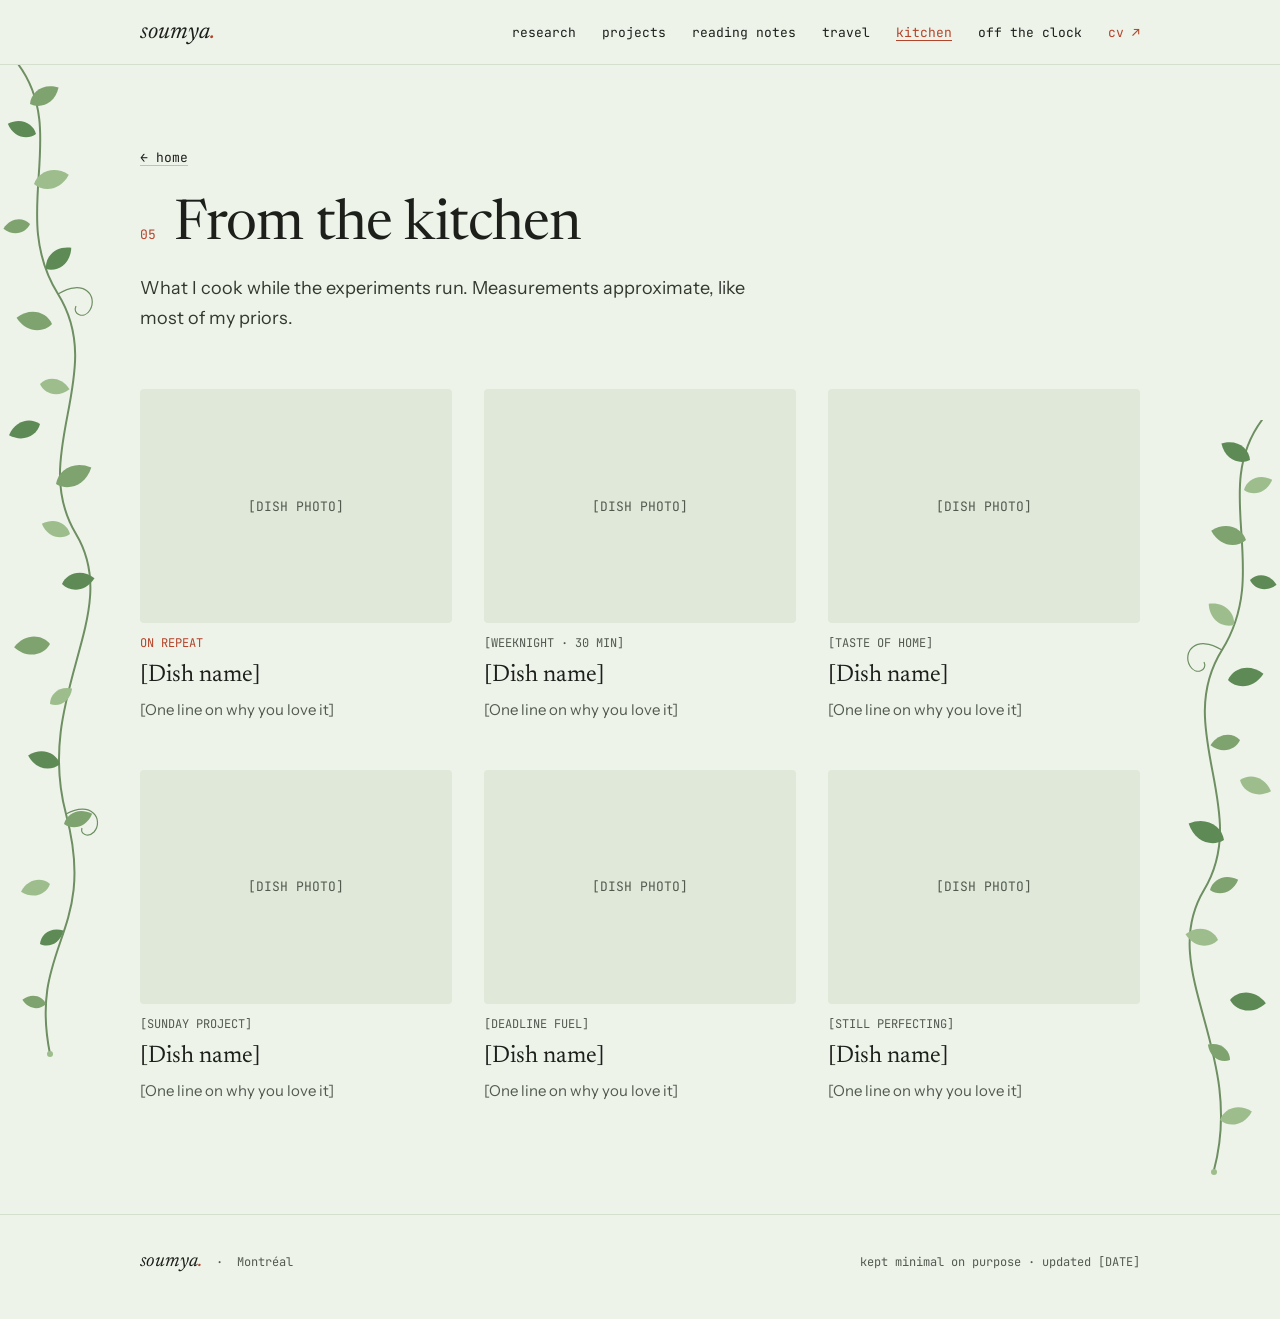
==== kitchen.html @ f7c3ae98 "Replace site with new design" ====
<!doctype html>
<html lang="en">
<head>
<meta charset="utf-8">
<meta name="viewport" content="width=device-width, initial-scale=1">
<title>Kitchen — Soumya</title>
<meta name="description" content="What Soumya cooks.">
<link rel="preconnect" href="https://fonts.googleapis.com">
<link rel="preconnect" href="https://fonts.gstatic.com" crossorigin>
<link rel="stylesheet" href="https://fonts.googleapis.com/css2?family=Newsreader:ital,opsz,wght@0,6..72,400;0,6..72,500;1,6..72,400&amp;family=Instrument+Sans:wght@400;500;600&amp;family=JetBrains+Mono:wght@400;500&amp;display=swap">
<link rel="stylesheet" href="assets/css/style.css">
</head>
<body>
<div class="page">
<!-- Vines: artwork in assets/vines/. Change the file, side (vine--left / vine--right) or --top to move them. -->
<img class="vine vine--left" src="assets/vines/vine-long.svg" alt="" aria-hidden="true" style="--top: 64px;">
<img class="vine vine--right" src="assets/vines/vine-short.svg" alt="" aria-hidden="true" style="--top: 420px;">

<header class="site-header">
  <nav class="nav wrap" aria-label="Main">
    <a class="brand" href="index.html">soumya<span>.</span></a>
    <div class="nav-links">
      <a href="research.html">research</a>
      <a href="projects.html">projects</a>
      <a href="notes.html">reading notes</a>
      <a href="travel.html">travel</a>
      <a href="kitchen.html" aria-current="page">kitchen</a>
      <a href="off.html">off the clock</a>
      <a class="cv" href="#">cv ↗</a>
    </div>
  </nav>
</header>

<main class="wrap">

  <section class="page-intro">
    <a class="back" href="index.html">← home</a>
    <div class="page-title-row">
      <span class="num">05</span>
      <h1 class="page-title">From the kitchen</h1>
    </div>
    <p class="page-lede">What I cook while the experiments run. Measurements approximate, like most of my priors.</p>
  </section>

  <section class="section" aria-label="Recipes">
    <div class="recipes">
      <a class="recipe" href="#">
        <!-- Replace with: <img class="photo ratio-43" src="assets/img/dish.jpg" alt="..."> -->
        <div class="ph ratio-43">[DISH PHOTO]</div>
        <span class="kind fav">ON REPEAT</span>
        <span class="r-title">[Dish name]</span>
        <span class="r-desc">[One line on why you love it]</span>
      </a>
      <a class="recipe" href="#">
        <!-- Replace with: <img class="photo ratio-43" src="assets/img/dish.jpg" alt="..."> -->
        <div class="ph ratio-43">[DISH PHOTO]</div>
        <span class="kind">[WEEKNIGHT · 30 MIN]</span>
        <span class="r-title">[Dish name]</span>
        <span class="r-desc">[One line on why you love it]</span>
      </a>
      <a class="recipe" href="#">
        <!-- Replace with: <img class="photo ratio-43" src="assets/img/dish.jpg" alt="..."> -->
        <div class="ph ratio-43">[DISH PHOTO]</div>
        <span class="kind">[TASTE OF HOME]</span>
        <span class="r-title">[Dish name]</span>
        <span class="r-desc">[One line on why you love it]</span>
      </a>
      <a class="recipe" href="#">
        <!-- Replace with: <img class="photo ratio-43" src="assets/img/dish.jpg" alt="..."> -->
        <div class="ph ratio-43">[DISH PHOTO]</div>
        <span class="kind">[SUNDAY PROJECT]</span>
        <span class="r-title">[Dish name]</span>
        <span class="r-desc">[One line on why you love it]</span>
      </a>
      <a class="recipe" href="#">
        <!-- Replace with: <img class="photo ratio-43" src="assets/img/dish.jpg" alt="..."> -->
        <div class="ph ratio-43">[DISH PHOTO]</div>
        <span class="kind">[DEADLINE FUEL]</span>
        <span class="r-title">[Dish name]</span>
        <span class="r-desc">[One line on why you love it]</span>
      </a>
      <a class="recipe" href="#">
        <!-- Replace with: <img class="photo ratio-43" src="assets/img/dish.jpg" alt="..."> -->
        <div class="ph ratio-43">[DISH PHOTO]</div>
        <span class="kind">[STILL PERFECTING]</span>
        <span class="r-title">[Dish name]</span>
        <span class="r-desc">[One line on why you love it]</span>
      </a>
    </div>
  </section>

</main>

<footer class="site-footer">
  <div class="wrap">
    <span><a class="brand" href="index.html">soumya<span>.</span></a> &nbsp;·&nbsp; Montréal</span>
    <span>kept minimal on purpose · updated [DATE]</span>
  </div>
</footer>
</div>
</body>
</html>
---- assets/css/style.css ----
/* ==========================================================================
   Soumya — site styles
   Colours, fonts and vine settings live in :root. Change them here once and
   every page updates.
   ========================================================================== */

:root {
  /* Palette */
  --bg: #EEF3EA;            /* page background (soft sage) */
  --ink: #1C1F1A;           /* headings, strong text */
  --body: #33382F;          /* paragraph text */
  --muted: #525A50;         /* dates, captions, labels */
  --rule: #D5DFCE;          /* light dividers */
  --rule-strong: #C9D5C1;   /* section-heading rules */
  --line: #B9C6B1;          /* link underlines, pill borders */
  --panel: #E4ECDF;         /* research theme cards */
  --placeholder: #DFE8D9;   /* photo placeholders */
  --stamp: #A9B8A0;         /* dashed travel stamps */
  --accent: #B4432A;        /* brick red. Try #2F5D50 (forest) or #3B4A8C (indigo) */

  /* Type */
  --serif: 'Newsreader', Georgia, serif;
  --sans: 'Instrument Sans', 'Helvetica Neue', Helvetica, sans-serif;
  --mono: 'JetBrains Mono', ui-monospace, monospace;

  /* Vines (the artwork itself lives in assets/vines/*.svg) */
  --vine-width: 140px;
  --vine-opacity: 1;
}

*, *::before, *::after { box-sizing: border-box; }

html { scroll-behavior: smooth; }
@media (prefers-reduced-motion: reduce) { html { scroll-behavior: auto; } }

body {
  margin: 0;
  background: var(--bg);
  color: var(--ink);
  font-family: var(--sans);
  -webkit-font-smoothing: antialiased;
}

a {
  color: var(--ink);
  text-decoration: underline;
  text-decoration-color: var(--line);
  text-underline-offset: 3px;
}
a:hover { color: var(--accent); text-decoration-color: var(--accent); }
a:focus-visible, button:focus-visible, summary:focus-visible {
  outline: 2px solid var(--accent);
  outline-offset: 3px;
  border-radius: 2px;
}

img { max-width: 100%; }

.mono { font-family: var(--mono); font-size: 13px; }
.accent { color: var(--accent); }
.muted { color: var(--muted); }
.plain { text-decoration: none; }

/* --------------------------------------------------------------------------
   Page shell + vines
   -------------------------------------------------------------------------- */
.page {
  position: relative;
  z-index: 0;            /* lets vines sit behind content but above the background */
  overflow-x: hidden;
  min-height: 100vh;
}

.vine {
  position: absolute;
  top: var(--top, 64px);
  width: var(--vine-width);
  height: auto;
  z-index: -1;
  pointer-events: none;
  opacity: var(--vine-opacity);
}
.vine--left { left: 0; }
.vine--right { right: 0; transform: scaleX(-1); }

@media (max-width: 1180px) { :root { --vine-opacity: 0.55; } }
@media (max-width: 760px)  { :root { --vine-width: 80px; --vine-opacity: 0.35; } }

/* Add class="no-vines" to <body> to switch vines off on a page */
.no-vines .vine { display: none; }

.wrap {
  max-width: 1080px;
  margin: 0 auto;
  padding: 0 40px;
}

/* --------------------------------------------------------------------------
   Header / nav
   -------------------------------------------------------------------------- */
.site-header {
  position: sticky;
  top: 0;
  z-index: 5;
  background: var(--bg);
  border-bottom: 1px solid var(--rule);
}
.nav {
  min-height: 64px;
  display: flex;
  align-items: center;
  justify-content: space-between;
  gap: 24px;
}
.brand {
  font-family: var(--serif);
  font-size: 24px;
  font-style: italic;
  text-decoration: none;
  color: var(--ink);
}
.brand span { color: var(--accent); }
.nav-links {
  display: flex;
  gap: 26px;
  font-family: var(--mono);
  font-size: 13px;
  overflow-x: auto;
  scrollbar-width: none;
}
.nav-links a { text-decoration: none; padding: 12px 0; white-space: nowrap; }
.nav-links a[aria-current="page"] { color: var(--accent); text-decoration: underline; text-decoration-color: var(--accent); }
.nav-links .cv { color: var(--accent); }

/* --------------------------------------------------------------------------
   Home: name + intro
   -------------------------------------------------------------------------- */
.name-hero {
  padding: 72px 0 56px;
  display: flex;
  align-items: center;
  justify-content: center;
  gap: 16px;
}
.name-hero .branch { width: 200px; height: auto; flex-shrink: 0; }
.name-hero .branch--right { transform: scaleX(-1); }
.name-block { display: flex; flex-direction: column; align-items: center; gap: 12px; text-align: center; }
.greeting { font-family: var(--mono); font-size: 13px; color: var(--muted); letter-spacing: 0.04em; }
.name {
  margin: 0;
  font-family: var(--serif);
  font-weight: 400;
  font-style: italic;
  font-size: 76px;
  line-height: 1;
  letter-spacing: -0.02em;
  white-space: nowrap;
}
.role { font-family: var(--mono); font-size: 13px; color: var(--body); letter-spacing: 0.04em; }

.intro {
  padding: 24px 0 88px;
  display: grid;
  grid-template-columns: minmax(0, 1.55fr) minmax(0, 1fr);
  gap: 72px;
  align-items: start;
  border-top: 1px solid var(--rule);
}
.intro-text { display: flex; flex-direction: column; gap: 24px; padding-top: 40px; }
.tagline {
  margin: 0;
  font-family: var(--serif);
  font-size: 40px;
  line-height: 1.15;
  letter-spacing: -0.01em;
}
.tagline em { color: var(--accent); }
.bio { margin: 0; font-size: 18px; line-height: 1.65; color: var(--body); max-width: 560px; }

.pills { display: flex; flex-wrap: wrap; gap: 10px; font-family: var(--mono); font-size: 13px; }
.pill { text-decoration: none; padding: 12px 16px; border: 1px solid var(--line); border-radius: 999px; }

.portrait { margin: 0; display: flex; flex-direction: column; gap: 12px; padding-top: 40px; }
.caption { font-family: var(--serif); font-style: italic; font-size: 16px; color: var(--muted); }

/* Photo placeholders: replace the <div class="ph"> with an <img> */
.ph {
  background: var(--placeholder);
  border-radius: 4px;
  display: flex;
  align-items: center;
  justify-content: center;
  font-family: var(--mono);
  font-size: 13px;
  color: var(--muted);
}
.ph, .photo { width: 100%; border-radius: 4px; }
.photo { object-fit: cover; display: block; }
.ratio-45 { aspect-ratio: 4 / 5; }
.ratio-43 { aspect-ratio: 4 / 3; }
.ratio-11 { aspect-ratio: 1 / 1; }

/* --------------------------------------------------------------------------
   Sections
   -------------------------------------------------------------------------- */
.section { padding: 0 0 112px; }

.section-head { display: flex; align-items: baseline; gap: 18px; margin-bottom: 20px; }
.section-head .num { font-family: var(--mono); font-size: 13px; color: var(--accent); }
.section-title { margin: 0; font-family: var(--serif); font-weight: 400; font-size: 40px; letter-spacing: -0.01em; }
.section-head .rule { flex-grow: 1; height: 1px; background: var(--rule-strong); }
.section-head .more { font-family: var(--mono); font-size: 13px; padding: 12px 0; white-space: nowrap; }
.section-lede { margin: 0 0 32px; font-size: 16px; color: var(--muted); max-width: 600px; line-height: 1.6; }
.section-lede--lg { font-size: 18px; color: var(--body); max-width: 680px; line-height: 1.65; margin-bottom: 40px; }

.label {
  margin: 0;
  font-family: var(--mono);
  font-size: 13px;
  font-weight: 500;
  letter-spacing: 0.06em;
  text-transform: uppercase;
}

/* Subpage intro */
.page-intro { padding: 72px 0 56px; display: flex; flex-direction: column; gap: 20px; }
.back { align-self: flex-start; font-family: var(--mono); font-size: 13px; padding: 12px 0; }
.page-title-row { display: flex; align-items: baseline; gap: 18px; }
.page-title-row .num { font-family: var(--mono); font-size: 13px; color: var(--accent); }
.page-title { margin: 0; font-family: var(--serif); font-weight: 400; font-size: 56px; letter-spacing: -0.015em; }
.page-lede { margin: 0; font-size: 18px; line-height: 1.65; color: var(--body); max-width: 640px; }

/* News */
.news { display: grid; grid-template-columns: 160px minmax(0, 1fr); border-top: 1px solid var(--ink); }
.news .label { padding: 18px 0; }
.news-item {
  display: grid;
  grid-template-columns: 120px minmax(0, 1fr);
  gap: 24px;
  padding: 18px 0;
  border-bottom: 1px solid var(--rule);
  font-size: 16px;
  line-height: 1.55;
}
.news-item .date { font-family: var(--mono); font-size: 13px; color: var(--muted); padding-top: 2px; }
.news-item em.title { font-family: var(--serif); font-size: 18px; }

/* Research themes */
.themes { display: grid; grid-template-columns: repeat(3, minmax(0, 1fr)); gap: 32px; margin-bottom: 56px; }
.theme { display: flex; flex-direction: column; gap: 10px; padding: 24px; background: var(--panel); border-radius: 6px; }
.theme .when { font-family: var(--mono); font-size: 12px; letter-spacing: 0.04em; color: var(--accent); }
.theme .when.past { color: var(--muted); }
.theme h3 { margin: 0; font-family: var(--serif); font-weight: 500; font-size: 22px; line-height: 1.3; }
.theme p { margin: 0; font-size: 15px; line-height: 1.6; color: var(--body); }

/* Papers */
.papers { display: flex; flex-direction: column; border-top: 1px solid var(--ink); }
.paper {
  display: grid;
  grid-template-columns: 160px minmax(0, 1fr);
  padding: 26px 0;
  border-bottom: 1px solid var(--rule);
}
.paper .venue { font-family: var(--mono); font-size: 13px; line-height: 1.7; color: var(--muted); }
.paper .venue b { color: var(--accent); font-weight: 400; display: block; }
.paper-body { display: flex; flex-direction: column; gap: 8px; }
.paper-title { margin: 0; font-family: var(--serif); font-weight: 500; font-size: 25px; line-height: 1.3; }
.paper-title a { text-decoration: none; }
.authors { margin: 0; font-size: 15px; color: var(--muted); line-height: 1.5; }
.authors strong { color: var(--ink); font-weight: 600; }
.oneliner { margin: 0; max-width: 700px; font-family: var(--serif); font-style: italic; font-size: 17px; line-height: 1.55; color: var(--body); }
.links { display: flex; flex-wrap: wrap; gap: 20px; font-family: var(--mono); font-size: 13px; }
.links a { padding: 8px 0; }

/* tl;dr toggles use <details>, so they work without JavaScript */
.tldr summary {
  display: inline-block;
  cursor: pointer;
  list-style: none;
  font-family: var(--mono);
  font-size: 13px;
  color: var(--accent);
  padding: 10px 0;
}
.tldr summary::-webkit-details-marker { display: none; }
.tldr summary::after { content: ' ↓'; }
.tldr[open] summary::after { content: ' ↑'; }
.tldr p, .tldr ul {
  margin: 4px 0 0;
  max-width: 720px;
  font-family: var(--serif);
  font-size: 18px;
  line-height: 1.6;
  color: var(--body);
}
.tldr ul { font-family: var(--sans); font-size: 16px; line-height: 1.9; padding-left: 18px; }

/* Projects */
.projects { display: grid; grid-template-columns: repeat(2, minmax(0, 1fr)); gap: 40px 56px; }
.project {
  display: flex;
  flex-direction: column;
  gap: 10px;
  padding-top: 18px;
  border-top: 1px solid var(--ink);
  text-decoration: none;
}
.project .kind { font-family: var(--mono); font-size: 12px; color: var(--muted); letter-spacing: 0.04em; }
.project h2, .project h3, .project .p-title { margin: 0; font-family: var(--serif); font-weight: 500; font-size: 27px; }
.project p, .project .p-desc { margin: 0; font-size: 16px; line-height: 1.6; color: var(--body); }
.project .go { align-self: flex-start; font-family: var(--mono); font-size: 13px; padding: 10px 0; }

/* Reading notes */
.chips { display: flex; flex-wrap: wrap; gap: 8px; margin-bottom: 16px; font-family: var(--mono); font-size: 13px; }
.chips[hidden] { display: none; }
.chip {
  font: inherit;
  min-height: 44px;
  padding: 0 16px;
  border-radius: 999px;
  cursor: pointer;
  border: 1px solid var(--line);
  background: transparent;
  color: var(--ink);
}
.chip[aria-pressed="true"] { background: var(--ink); border-color: var(--ink); color: var(--bg); }

.notes { display: flex; flex-direction: column; border-top: 1px solid var(--ink); }
.note {
  display: grid;
  grid-template-columns: 120px minmax(0, 1fr) 140px;
  gap: 24px;
  align-items: baseline;
  padding: 22px 0;
  border-bottom: 1px solid var(--rule);
  text-decoration: none;
}
.note[hidden] { display: none; }
.note .date { font-family: var(--mono); font-size: 13px; color: var(--muted); }
.note .n-body { display: flex; flex-direction: column; gap: 6px; }
.note .n-title { font-family: var(--serif); font-size: 23px; }
.note .n-take { font-size: 15px; color: var(--muted); line-height: 1.5; }
.note .tag { font-family: var(--mono); font-size: 12px; color: var(--accent); text-align: right; }

/* Travel */
.stamps { display: grid; grid-template-columns: repeat(5, minmax(0, 1fr)); gap: 16px; margin-bottom: 48px; }
.stamp {
  border: 1.5px dashed var(--stamp);
  border-radius: 6px;
  padding: 18px;
  display: flex;
  flex-direction: column;
  gap: 6px;
  transform: rotate(var(--tilt, 0deg));
}
.stamp .code { font-family: var(--mono); font-size: 27px; font-weight: 500; letter-spacing: 0.04em; }
.stamp .city { font-family: var(--serif); font-size: 18px; }
.stamp .why { font-family: var(--mono); font-size: 12px; color: var(--muted); }
.stamp--home { border-style: solid; border-color: var(--accent); }
.stamp--home .code { color: var(--accent); }

.confs { display: grid; grid-template-columns: 160px minmax(0, 1fr); border-top: 1px solid var(--ink); }
.confs .label { padding: 18px 0; }
.conf {
  display: grid;
  grid-template-columns: 160px minmax(0, 1fr) auto;
  gap: 24px;
  padding: 18px 0;
  border-bottom: 1px solid var(--rule);
  font-size: 16px;
}
.conf .when { font-family: var(--mono); font-size: 13px; color: var(--muted); }
.conf .when.next { color: var(--accent); }
.conf a { font-family: var(--mono); font-size: 13px; }

.gallery { display: grid; grid-template-columns: repeat(3, minmax(0, 1fr)); gap: 24px; }
.gallery figure { margin: 0; display: flex; flex-direction: column; gap: 10px; }
.sub-title { margin: 0 0 24px; font-family: var(--serif); font-weight: 400; font-size: 32px; }

/* Kitchen */
.recipes { display: grid; grid-template-columns: repeat(3, minmax(0, 1fr)); gap: 48px 32px; }
.recipe { display: flex; flex-direction: column; gap: 12px; text-decoration: none; }
.recipe .kind { font-family: var(--mono); font-size: 12px; color: var(--muted); }
.recipe .kind.fav { color: var(--accent); }
.recipe .r-title { font-family: var(--serif); font-size: 24px; }
.recipe .r-desc { font-size: 15px; color: var(--muted); line-height: 1.5; }

/* Off the clock */
.off { display: grid; grid-template-columns: minmax(0, 1.4fr) minmax(0, 1fr); gap: 72px; align-items: start; }
.interests { display: flex; flex-direction: column; border-top: 1px solid var(--ink); }
.interest {
  display: grid;
  grid-template-columns: 120px minmax(0, 1fr);
  gap: 16px;
  padding: 24px 0;
  border-bottom: 1px solid var(--rule);
}
.interest .what { font-family: var(--mono); font-size: 13px; color: var(--accent); }
.interest .about { font-size: 17px; line-height: 1.6; }
.pet { margin: 0; display: flex; flex-direction: column; gap: 12px; }
.pet .pet-name { font-family: var(--serif); font-size: 22px; }
.pet .pet-note { font-size: 15px; line-height: 1.5; color: var(--muted); }

/* Home: "beyond the lab" */
.beyond-title { margin: 0; font-family: var(--serif); font-weight: 400; font-style: italic; font-size: 32px; }
.pair { display: grid; grid-template-columns: repeat(2, minmax(0, 1fr)); gap: 40px; }
.teaser {
  display: flex;
  flex-direction: column;
  gap: 10px;
  padding-top: 18px;
  border-top: 1px solid var(--ink);
  text-decoration: none;
}
.teaser .kind { font-family: var(--mono); font-size: 12px; letter-spacing: 0.04em; color: var(--accent); }
.teaser .t-title { font-family: var(--serif); font-size: 24px; }
.teaser .t-desc { font-size: 15px; line-height: 1.6; color: var(--body); }
.teaser .go { font-family: var(--mono); font-size: 13px; }

/* Footer */
.site-footer { border-top: 1px solid var(--rule); }
.site-footer .wrap {
  padding-top: 36px;
  padding-bottom: 48px;
  display: flex;
  flex-wrap: wrap;
  justify-content: space-between;
  align-items: baseline;
  gap: 16px 24px;
  font-family: var(--mono);
  font-size: 12px;
  color: var(--muted);
}
.site-footer .brand { font-size: 20px; }

/* --------------------------------------------------------------------------
   Responsive
   -------------------------------------------------------------------------- */
@media (max-width: 960px) {
  .themes, .recipes, .gallery { grid-template-columns: repeat(2, minmax(0, 1fr)); }
  .stamps { grid-template-columns: repeat(3, minmax(0, 1fr)); }
  .name-hero .branch { width: 130px; }
  .name { font-size: 60px; }
}

@media (max-width: 760px) {
  .wrap { padding: 0 22px; }
  .nav { flex-direction: column; align-items: flex-start; gap: 0; padding-top: 10px; }
  .nav-links { width: 100%; gap: 20px; }

  .name-hero { padding: 48px 0 36px; gap: 6px; }
  .name-hero .branch { width: 64px; }
  .name { font-size: 40px; white-space: normal; }

  .intro, .off { grid-template-columns: 1fr; gap: 32px; }
  .intro-text, .portrait { padding-top: 28px; }
  .tagline { font-size: 30px; }

  .news, .confs { grid-template-columns: 1fr; }
  .news-item { grid-template-columns: 1fr; gap: 4px; }
  .paper { grid-template-columns: 1fr; gap: 8px; }
  .paper .venue b { display: inline; margin-right: 8px; }
  .themes, .projects, .recipes, .gallery, .pair { grid-template-columns: 1fr; }
  .stamps { grid-template-columns: repeat(2, minmax(0, 1fr)); }
  .note { grid-template-columns: 1fr; gap: 6px; }
  .note .tag { text-align: left; }
  .conf { grid-template-columns: 1fr; gap: 4px; }
  .interest { grid-template-columns: 1fr; gap: 6px; }

  .section-head { flex-wrap: wrap; }
  .section-head .rule { display: none; }
  .section-title { font-size: 32px; }
  .page-title { font-size: 42px; }
  .section { padding-bottom: 80px; }
}
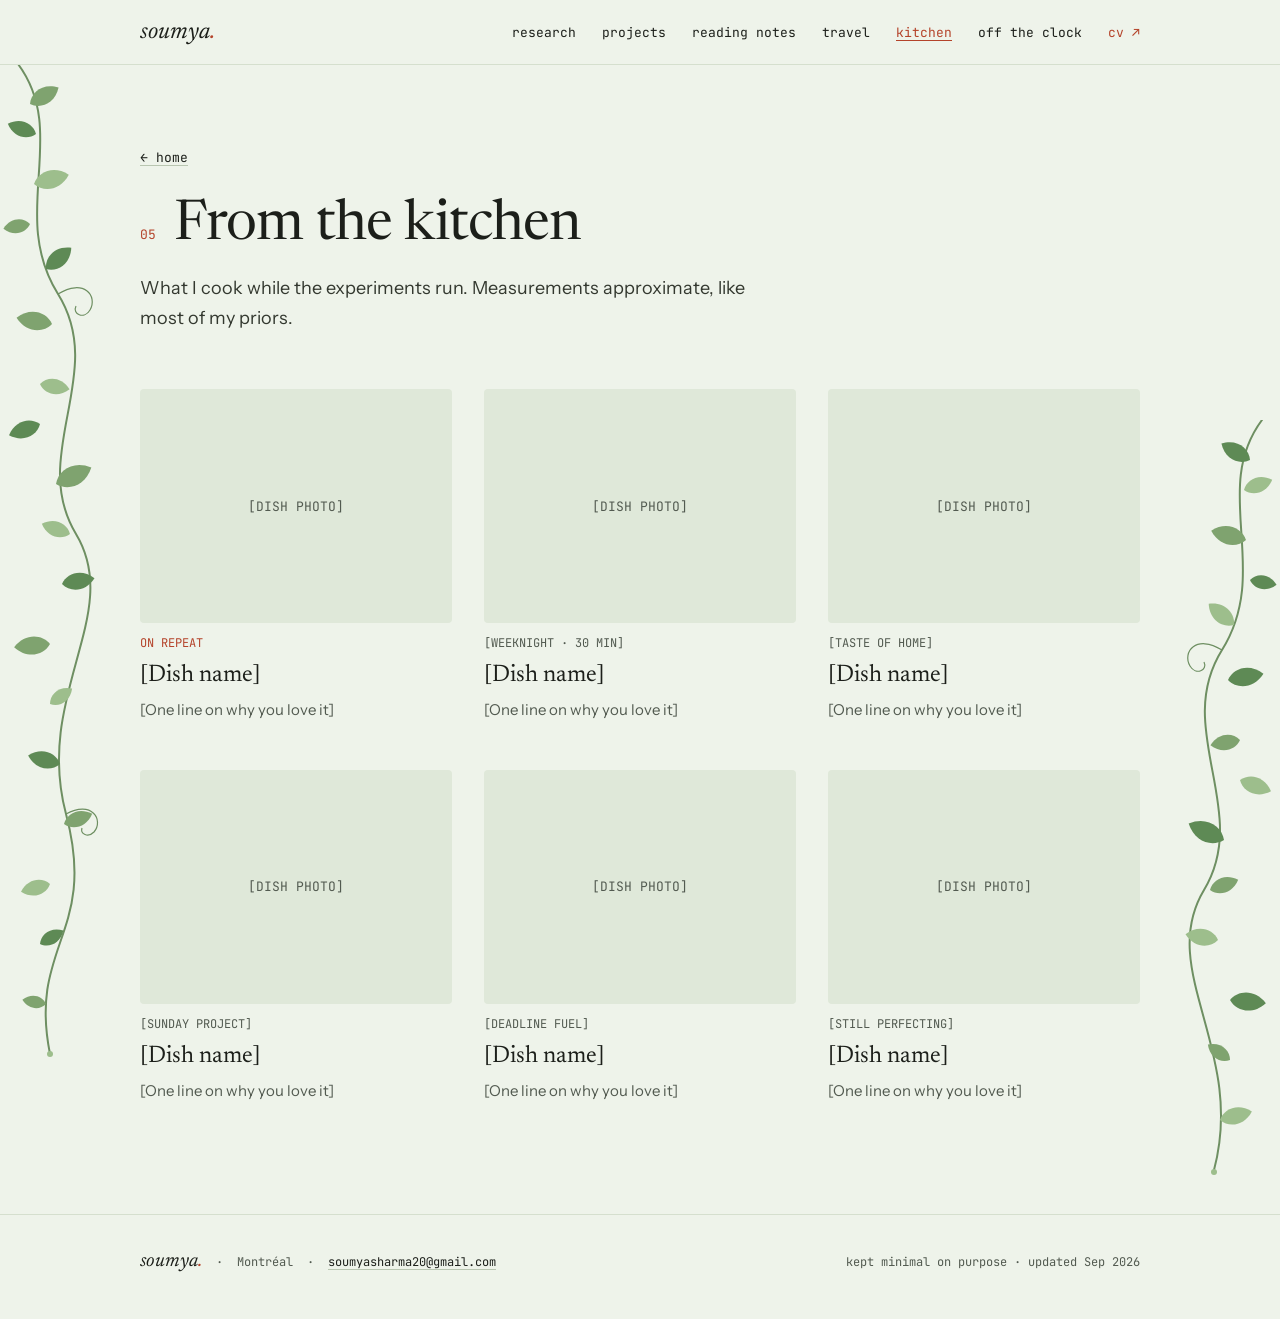
==== commit b637d678: "Updated info." ====
--- a/kitchen.html
+++ b/kitchen.html
@@ -3,7 +3,7 @@
 <head>
 <meta charset="utf-8">
 <meta name="viewport" content="width=device-width, initial-scale=1">
-<title>Kitchen — Soumya</title>
+<title>Kitchen — Soumya Sharma</title>
 <meta name="description" content="What Soumya cooks.">
 <link rel="preconnect" href="https://fonts.googleapis.com">
 <link rel="preconnect" href="https://fonts.gstatic.com" crossorigin>
@@ -26,7 +26,7 @@
       <a href="travel.html">travel</a>
       <a href="kitchen.html" aria-current="page">kitchen</a>
       <a href="off.html">off the clock</a>
-      <a class="cv" href="#">cv ↗</a>
+      <a class="cv" href="assets/docs/Soumya_Sharma_CV.pdf">cv ↗</a>
     </div>
   </nav>
 </header>
@@ -93,8 +93,8 @@
 
 <footer class="site-footer">
   <div class="wrap">
-    <span><a class="brand" href="index.html">soumya<span>.</span></a> &nbsp;·&nbsp; Montréal</span>
-    <span>kept minimal on purpose · updated [DATE]</span>
+    <span><a class="brand" href="index.html">soumya<span>.</span></a> &nbsp;·&nbsp; Montréal &nbsp;·&nbsp; <a href="mailto:soumyasharma20@gmail.com">soumyasharma20@gmail.com</a></span>
+    <span>kept minimal on purpose · updated Sep 2026</span>
   </div>
 </footer>
 </div>
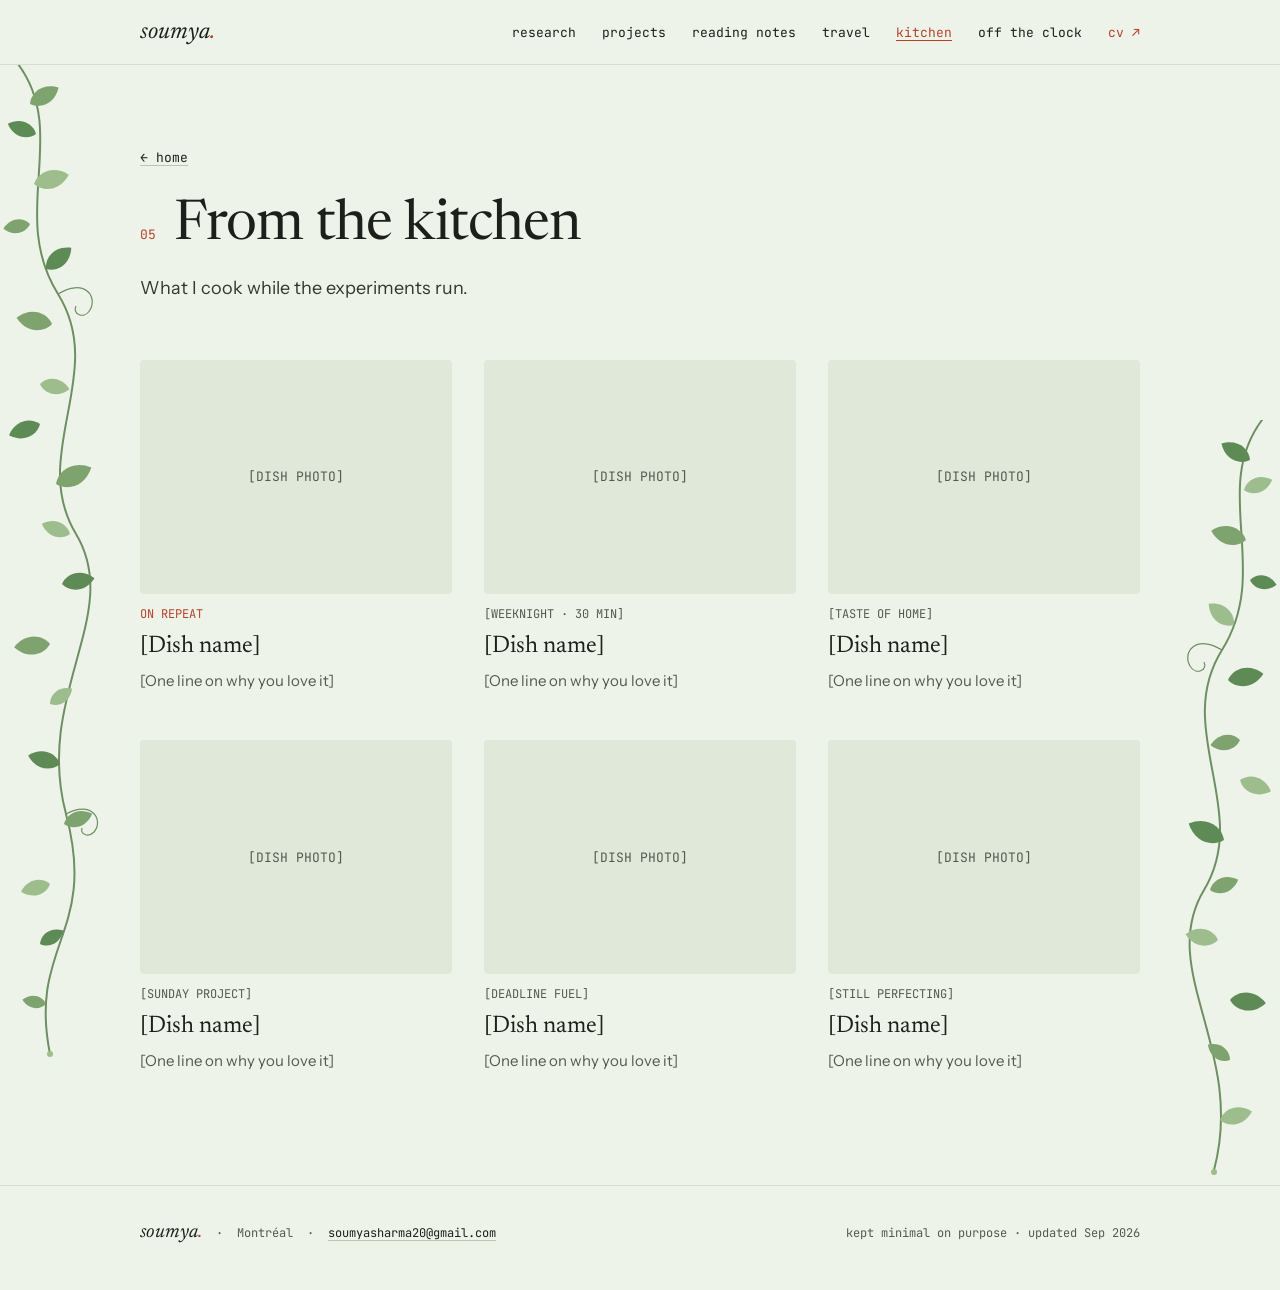
==== commit 52a6a0b9: "Made changes to content. Needs proper review" ====
--- a/kitchen.html
+++ b/kitchen.html
@@ -39,7 +39,7 @@
       <span class="num">05</span>
       <h1 class="page-title">From the kitchen</h1>
     </div>
-    <p class="page-lede">What I cook while the experiments run. Measurements approximate, like most of my priors.</p>
+    <p class="page-lede">What I cook while the experiments run.</p>
   </section>
 
   <section class="section" aria-label="Recipes">
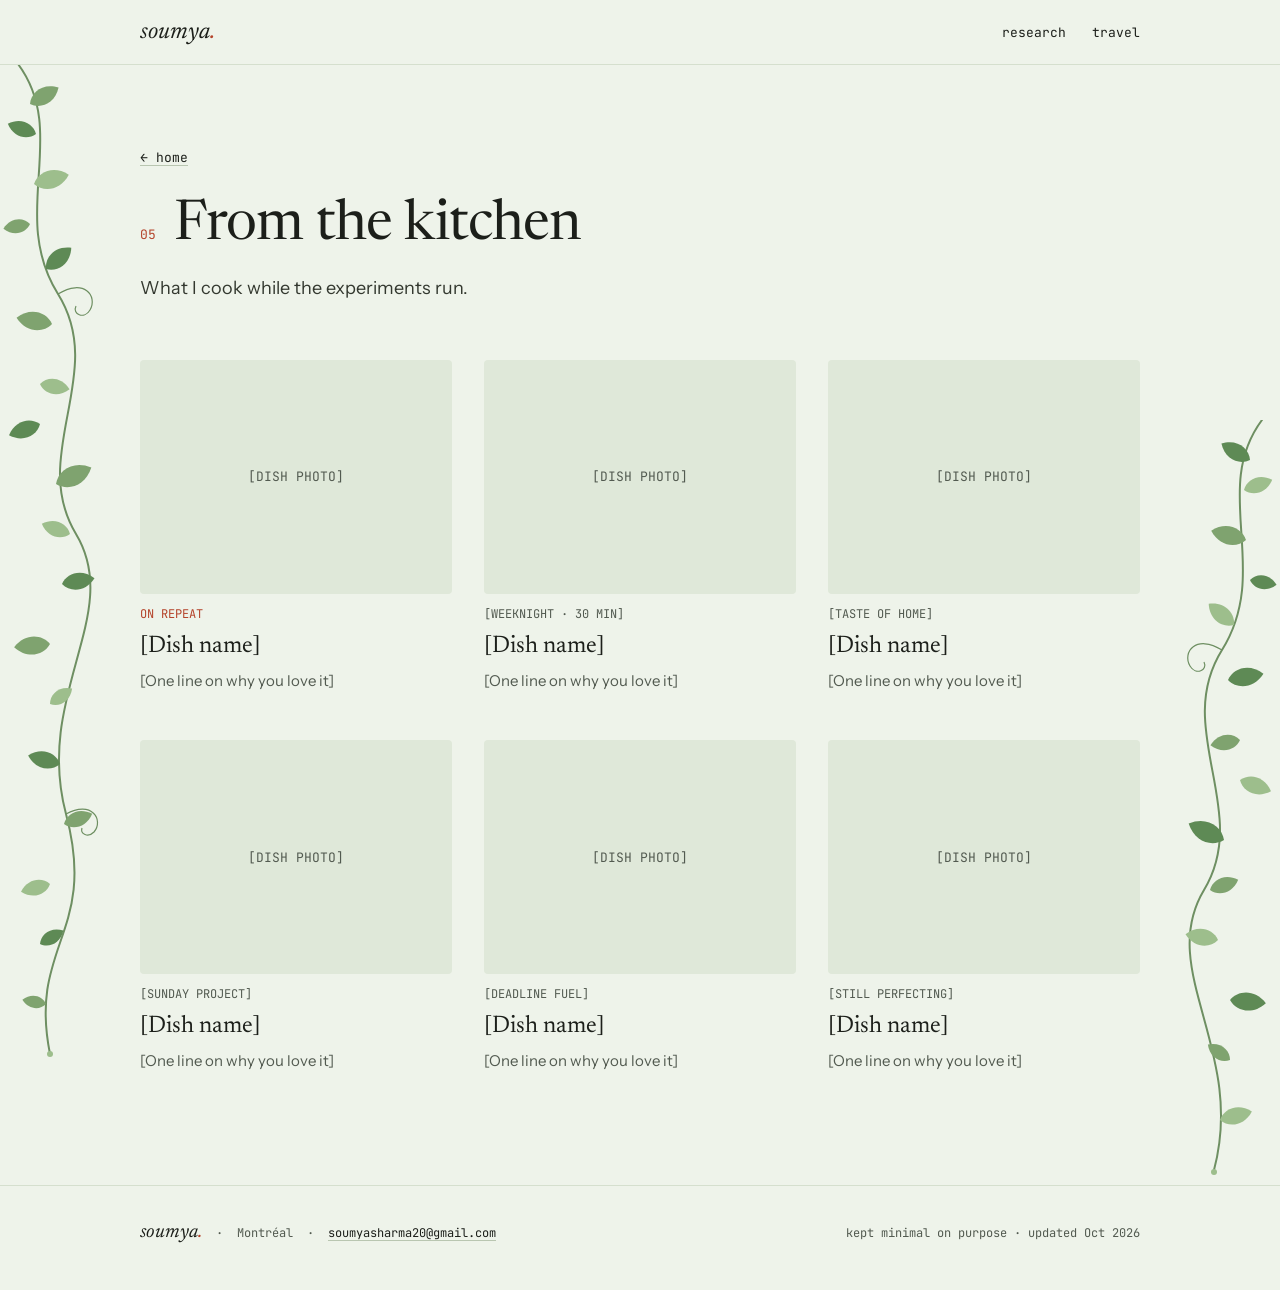
==== commit bb6bf948: "Align nav across pages, hide broken CV and unfinished pages, fix typos and WiML/COLM labels Co-Autho" ====
--- a/kitchen.html
+++ b/kitchen.html
@@ -21,12 +21,12 @@
     <a class="brand" href="index.html">soumya<span>.</span></a>
     <div class="nav-links">
       <a href="research.html">research</a>
-      <a href="projects.html">projects</a>
-      <a href="notes.html">reading notes</a>
+      <!-- <a href="projects.html">projects</a> -->
+      <!-- <a href="notes.html">reading notes</a> -->
       <a href="travel.html">travel</a>
-      <a href="kitchen.html" aria-current="page">kitchen</a>
-      <a href="off.html">off the clock</a>
-      <a class="cv" href="assets/docs/Soumya_Sharma_CV.pdf">cv ↗</a>
+      <!-- <a href="kitchen.html" aria-current="page">kitchen</a> -->
+      <!-- <a href="off.html">off the clock</a> -->
+      <!-- <a class="cv" href="assets/docs/Soumya_Sharma_CV.pdf">cv ↗</a> -->
     </div>
   </nav>
 </header>
@@ -94,7 +94,7 @@
 <footer class="site-footer">
   <div class="wrap">
     <span><a class="brand" href="index.html">soumya<span>.</span></a> &nbsp;·&nbsp; Montréal &nbsp;·&nbsp; <a href="mailto:soumyasharma20@gmail.com">soumyasharma20@gmail.com</a></span>
-    <span>kept minimal on purpose · updated Sep 2026</span>
+    <span>kept minimal on purpose · updated Oct 2026</span>
   </div>
 </footer>
 </div>
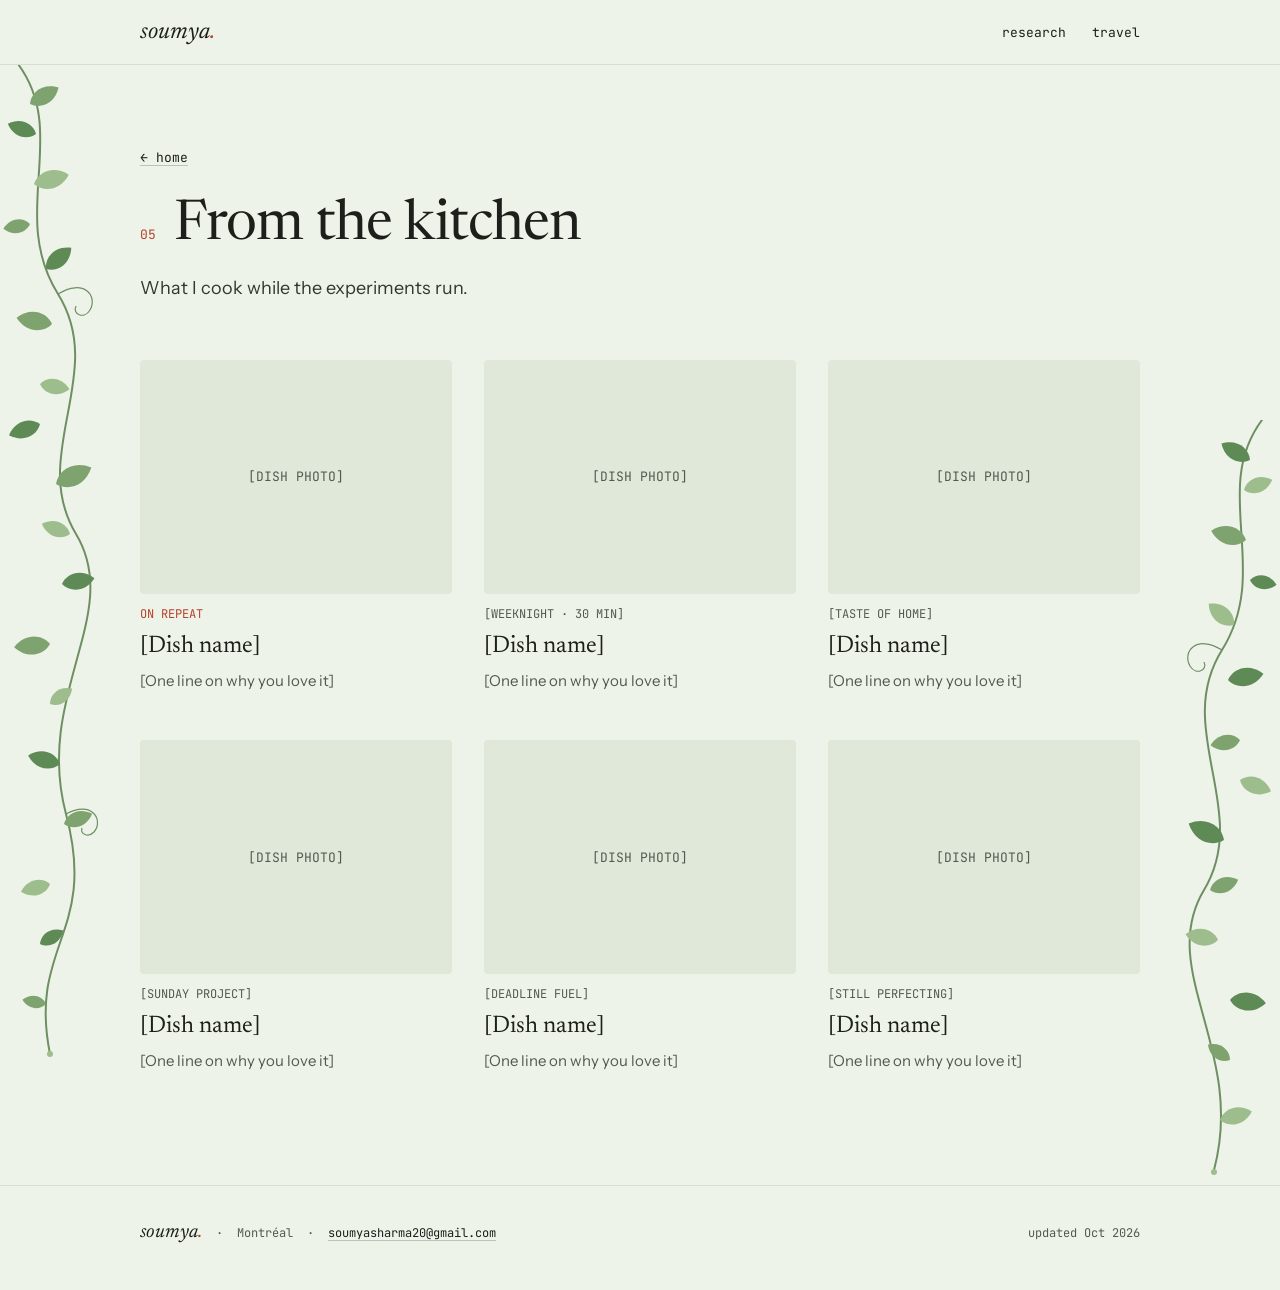
==== commit 0d6c5274: "Remove trip notes links and photos section; drop footer tagline Co-Authored-By: Claude Sonnet 5.5 <n" ====
--- a/kitchen.html
+++ b/kitchen.html
@@ -94,7 +94,7 @@
 <footer class="site-footer">
   <div class="wrap">
     <span><a class="brand" href="index.html">soumya<span>.</span></a> &nbsp;·&nbsp; Montréal &nbsp;·&nbsp; <a href="mailto:soumyasharma20@gmail.com">soumyasharma20@gmail.com</a></span>
-    <span>kept minimal on purpose · updated Oct 2026</span>
+    <span>updated Oct 2026</span>
   </div>
 </footer>
 </div>
